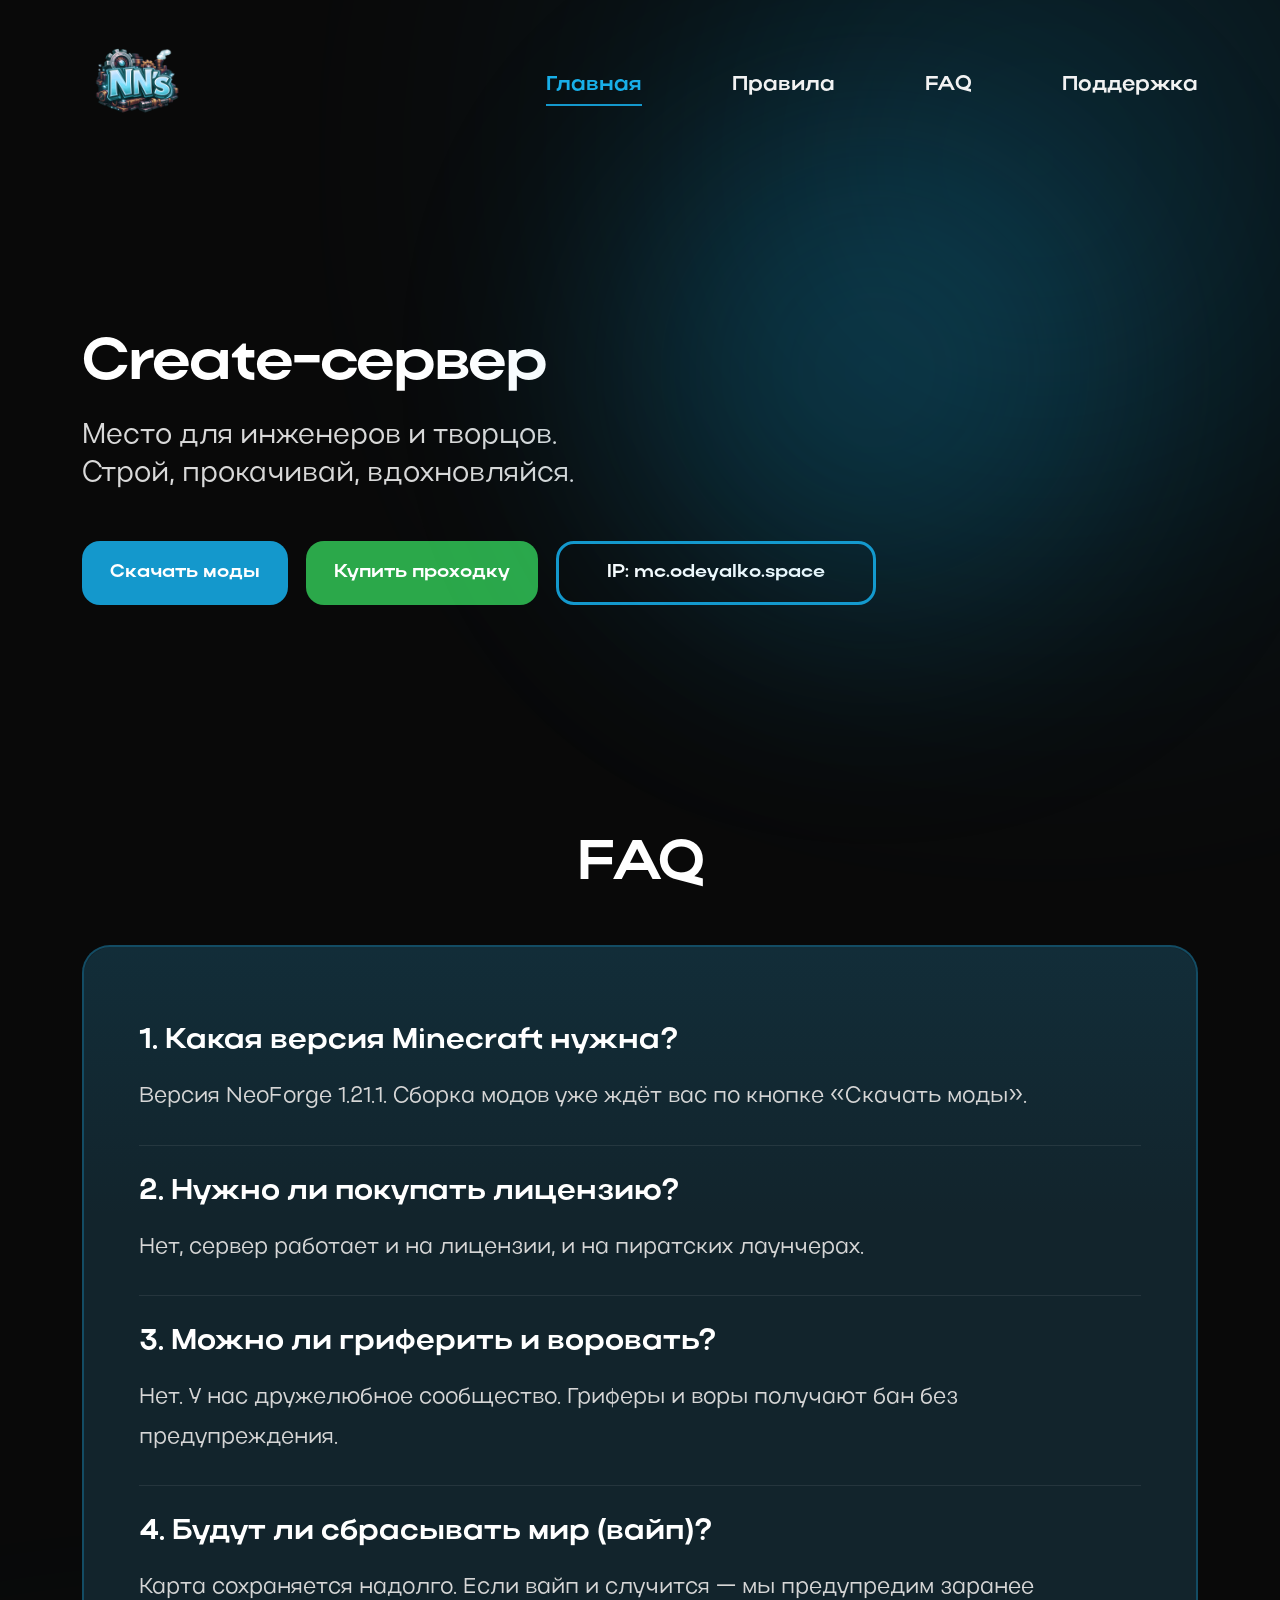
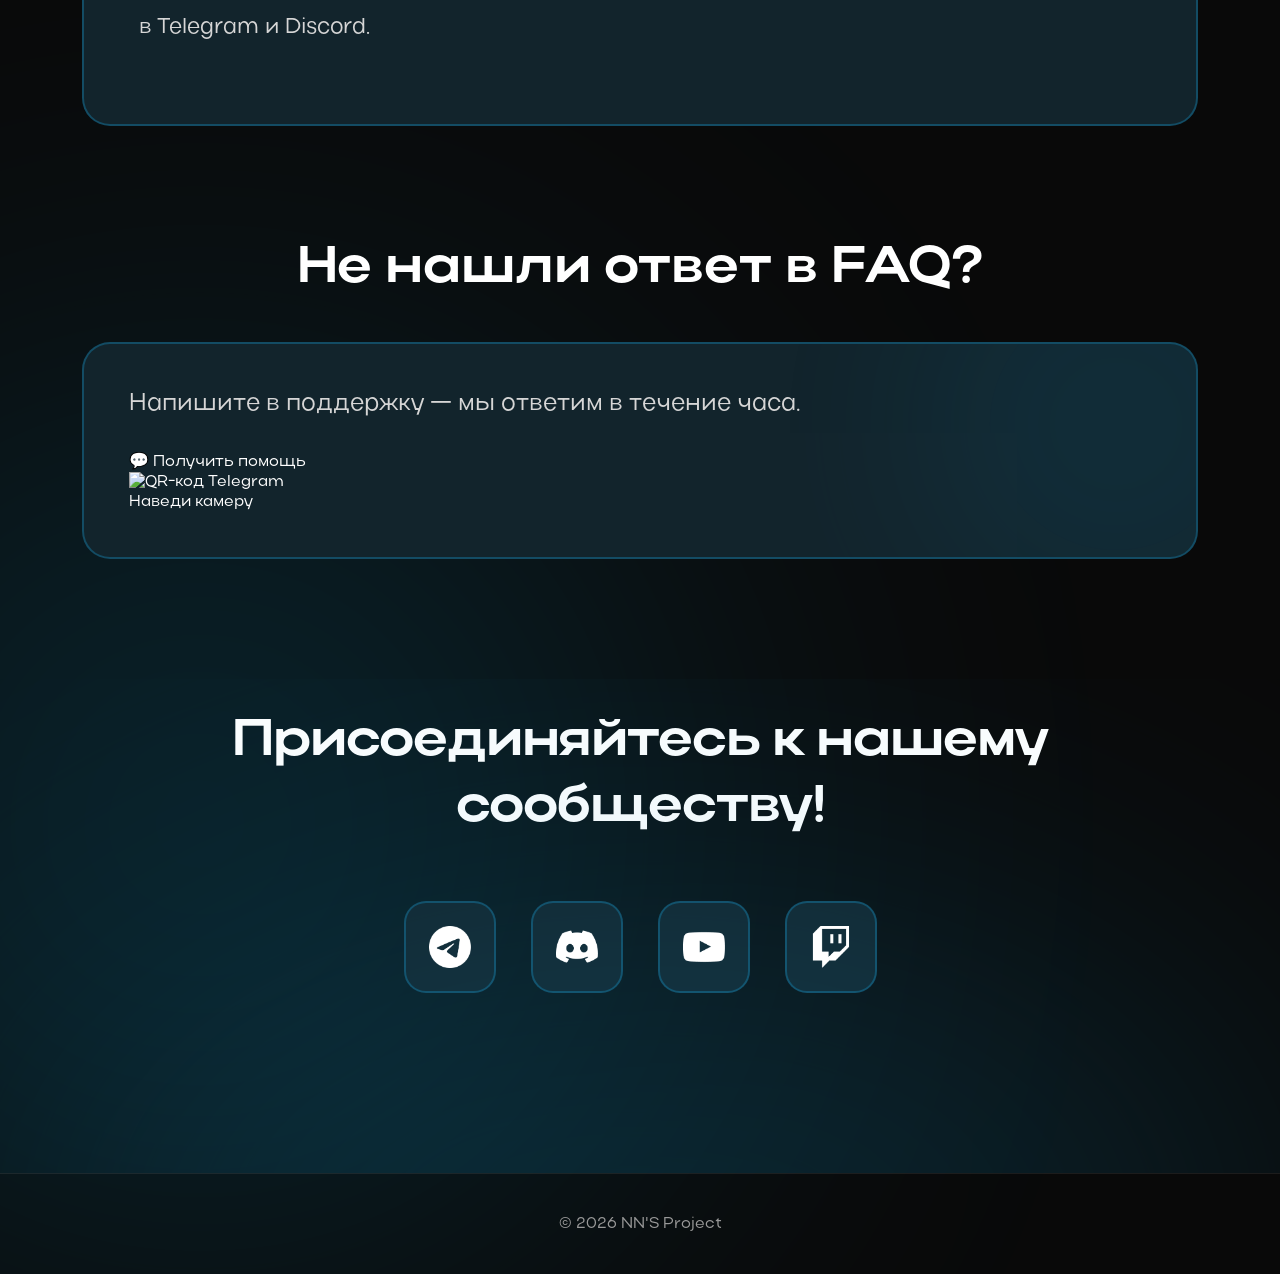
==== index.html @ 0b363f66 "Update index.html" ====
<!DOCTYPE html>
<html lang="ru">

<head>

    <meta charset="UTF-8">
    <meta name="viewport" content="width=device-width, initial-scale=1.0">

    <title>NN's Create-сервер</title>
    <link rel="icon" href="../img/icon.png" type="image/x-icon">

    <meta name="description" content="Create-сервер Minecraft. Строй, прокачивай, вдохновляйся вместе с нами.">

    <link rel="stylesheet" href="./css/style.css">

</head>

<body>

    <!-- ================= HEADER ================= -->

    <header class="header">
        <div class="container">
            <a href="#" class="logo">
                <img src="./img/logo.png" alt="NN'S">
            </a>
            <nav class="navigation">
                <a href="#hero" class="active">Главная</a>
                <a href="./docx/index.html">Правила</a>
                <a href="#faq">FAQ</a>
                <a href="#support">Поддержка</a>
            </nav>
        </div>
    </header>

    <!-- ================= HERO ================= -->

    <main>
        <section class="hero" id="hero">
            <div class="container hero-container">
                <div class="hero-content">
                    <h1>Create-сервер</h1>
                    <p>
                        Место для инженеров и творцов.
                        <br>
                        Строй, прокачивай, вдохновляйся.
                    </p>
                    <div class="hero-buttons">
                        <a href="https://drive.google.com/file/d/1OWdiGBjgGOh1aZ0sedHINZohmI8vucBA/view?usp=sharing" target="_blank" class="button primary">
                            Скачать моды
                        </a>

                        <a href="https://donatex.gg/donate/kvass" class="button donate" target="_blank" rel="noopener noreferrer">
                            Купить проходку
                        </a>

                        <button class="button secondary" id="copyIP">
                            IP: mc.odeyalko.space
                        </button>
                    </div>
                </div>
                <div class="hero-image">
                    <div class="hero-glow"></div>
                    <canvas id="minecraft-model"></canvas>
                </div>
            </div>
        </section>

        <!-- ================= FAQ ================= -->

        <section class="faq" id="faq">
            <div class="container">
                <h2>FAQ</h2>
                <div class="faq-box">
                    <div class="faq-item">
                        <h3>1. Какая версия Minecraft нужна?</h3>
                        <p>
                            Версия NeoForge 1.21.1.
                            Сборка модов уже ждёт вас по кнопке
                            «Скачать моды».
                        </p>
                    </div>

                    <div class="faq-item">
                        <h3>2. Нужно ли покупать лицензию?</h3>
                        <p>
                            Нет, сервер работает и на лицензии,
                            и на пиратских лаунчерах.
                        </p>
                    </div>

                    <div class="faq-item">
                        <h3>3. Можно ли гриферить и воровать?</h3>
                        <p>
                            Нет. У нас дружелюбное сообщество.
                            Гриферы и воры получают бан
                            без предупреждения.
                        </p>
                    </div>

                    <div class="faq-item">
                        <h3>4. Будут ли сбрасывать мир (вайп)?</h3>
                        <p>
                            Карта сохраняется надолго.
                            Если вайп и случится —
                            мы предупредим заранее
                            в Telegram и Discord.
                        </p>
                    </div>
                </div>
            </div>
        </section>

        <!-- ================= SUPPORT ================= -->

        <section class="support" id="support">
            <div class="container">
                <h2>Не нашли ответ в FAQ?</h2>
                <div class="support-box">
                    <p>Напишите в поддержку — мы ответим в течение часа.</p>

                    <div class="support-actions">
                        <!-- Кнопка по центру -->
                        <a href="https://t.me/Kvassuk_mgr" target="_blank" class="support-button">
                            💬 Получить помощь
                        </a>

                        <!-- QR-код под кнопкой -->
                        <div class="qr-wrapper">
                            <img src="https://api.qrserver.com/v1/create-qr-code/?size=300x300&data=https://t.me/Kvassuk_mgr" 
                                alt="QR-код Telegram" 
                                class="qr-code"
                                loading="lazy">
                            <span class="qr-label">Наведи камеру</span>
                        </div>
                    </div>
                </div>
            </div>
        </section>

        <!-- ================= SOCIALS ================= -->

        <section class="socials">
            <div class="container">
                <h2>Присоединяйтесь к нашему сообществу!</h2>
                <div class="social-icons">
                    <a href="https://t.me/odeyalkogreet" target="_blank">
                        <img src="./img/icons/tg.png" alt="Telegram">
                    </a>

                    <a href="https://discord.gg/5ETQrY6WNB" target="_blank">
                        <img src="./img/icons/dc.png" alt="Discord">
                    </a>

                    <a href="https://www.youtube.com/@odeyalko1" target="_blank">
                        <img src="./img/icons/yt.png" alt="YouTube">
                    </a>

                    <a href="https://www.twitch.tv/odeyalko_1" target="_blank">
                        <img src="./img/icons/tw.png" alt="Twitch">
                    </a>
                </div>
            </div>
            <div class="bottom-glow"></div>
        </section>

    </main>

    <!-- ================= FOOTER ================= -->

    <footer>
        <div class="container">
            <p>© 2026 NN'S Project</p>
        </div>
    </footer>

    <!-- ================= SCRIPTS ================= -->

    <!-- Копирование IP -->
    <script>
        const copyButton = document.getElementById("copyIP");

        copyButton.addEventListener("click", function() {
            const ip = "mc.odeyalko.space";

            if (navigator.clipboard) {
                navigator.clipboard.writeText(ip)
                    .then(success)
                    .catch(fallback);
            } else {
                fallback();
            }

            function success() {
                const text = copyButton.textContent;
                copyButton.textContent = "✓ IP скопирован!";
                setTimeout(() => {
                    copyButton.textContent = text;
                }, 2000);
            }

            function fallback() {
                const input = document.createElement("input");
                input.value = ip;
                document.body.appendChild(input);
                input.select();
                document.execCommand("copy");
                document.body.removeChild(input);
                success();
            }
        });
    </script>

    <!-- 3D модель -->
    <script type="importmap">
        {
            "imports": {
                "three": "https://cdn.jsdelivr.net/npm/three@0.180.0/build/three.module.js",
                "three/addons/": "https://cdn.jsdelivr.net/npm/three@0.180.0/examples/jsm/"
            }
        }
    </script>

    <script type="module">
        import * as THREE from 'three';
        import { GLTFLoader } from 'three/addons/loaders/GLTFLoader.js';

        const canvas = document.getElementById('minecraft-model');

        // ==========================================
        // SCENE
        // ==========================================

        const scene = new THREE.Scene();

        // ==========================================
        // CAMERA
        // ==========================================

        const camera = new THREE.PerspectiveCamera(
            35,
            canvas.clientWidth / canvas.clientHeight,
            0.1,
            100
        );
        camera.position.set(-0.2, 0, 7);

        // ==========================================
        // RENDERER
        // ==========================================

        const renderer = new THREE.WebGLRenderer({
            canvas: canvas,
            alpha: true,
            antialias: true
        });
        renderer.setPixelRatio(Math.min(window.devicePixelRatio, 2));
        renderer.setSize(canvas.clientWidth, canvas.clientHeight, false);
        renderer.outputColorSpace = THREE.SRGBColorSpace;

        // ==========================================
        // LIGHT
        // ==========================================

        const ambientLight = new THREE.AmbientLight(0xffffff, 2.2);
        scene.add(ambientLight);

        const directionalLight = new THREE.DirectionalLight(0xffffff, 3);
        directionalLight.position.set(3, 5, 5);
        scene.add(directionalLight);

        // ==========================================
        // MODEL
        // ==========================================

        let model = null;
        const loader = new GLTFLoader();

        loader.load(
            './models/Art_3d.gltf',
            function(gltf) {
                model = gltf.scene;
                model.scale.set(1.0, 1.0, 1.0);
                model.position.set(0, -1.0, 0);
                scene.add(model);
                console.log('3D модель загружена');
            },
            function(progress) {
                if (progress.total > 0) {
                    console.log(
                        'Загрузка модели:',
                        Math.round(progress.loaded / progress.total * 100) + '%'
                    );
                }
            },
            function(error) {
                console.error('Ошибка загрузки 3D-модели:', error);
            }
        );

        // ==========================================
        // MOUSE
        // ==========================================

        let mouseX = 0;
        let mouseY = 0;
        let targetRotationY = 0;
        let targetRotationX = 0;
        let currentRotationY = 0;
        let currentRotationX = 0;

        document.addEventListener('mousemove', function(event) {
            mouseX = (event.clientX / window.innerWidth) * 2 - 1;
            mouseY = (event.clientY / window.innerHeight) * 2 - 1;
            targetRotationY = mouseX * 0.18;
            targetRotationX = mouseY * 0.08;
        });

        // ==========================================
        // ANIMATION
        // ==========================================

        const clock = new THREE.Clock();

        function animate() {
            requestAnimationFrame(animate);

            const time = clock.getElapsedTime();

            if (model) {
                currentRotationY += (targetRotationY - currentRotationY) * 0.05;
                currentRotationX += (targetRotationX - currentRotationX) * 0.05;

                model.rotation.y = currentRotationY;
                model.rotation.x = currentRotationX;
                model.position.y = -1.0 + Math.sin(time * 1.2) * 0.035;
            }

            renderer.render(scene, camera);
        }

        animate();

        // ==========================================
        // RESIZE
        // ==========================================

        function resize() {
            const width = canvas.clientWidth;
            const height = canvas.clientHeight;

            if (!width || !height) return;

            camera.aspect = width / height;
            camera.updateProjectionMatrix();
            renderer.setSize(width, height, false);
        }

        window.addEventListener('resize', resize);
    </script>

</body>

</html>
---- css/style.css ----
/* ==========================================================
   FONTS
========================================================== */

@font-face {
    font-family: 'Actay';
    src: url('../fonts/Actay-Regular.otf') format('opentype');
    font-weight: 400;
    font-style: normal;
}

@font-face {
    font-family: 'Actay Wide';
    src: url('../fonts/ActayWide-Bold.otf') format('opentype');
    font-weight: 700;
    font-style: normal;
}

/* ==========================================================
   RESET
========================================================== */

*,
*::before,
*::after{
    margin:0;
    padding:0;
    box-sizing:border-box;
}

html{
    scroll-behavior:smooth;
}

body{
    font-family:'Actay',sans-serif;
    background:#090909;
    color:#ffffff;
    overflow-x:hidden;
    min-height:100vh;
}

img{
    display:block;
    max-width:100%;
}

a{
    text-decoration:none;
    color:inherit;
}

button,
input,
textarea{
    font-family:inherit;
    border:none;
    outline:none;
}

button{
    cursor:pointer;
    background:none;
}

h1,
h2,
h3,
.logo,
.navigation,
.button{
    font-family:'Actay Wide', sans-serif;
}

/* ==========================================================
   VARIABLES
========================================================== */

:root{
    --background:#090909;
    --panel:#12242C;
    --blue:#1498CC;
    --blue-hover:#18AFE9;
    --white:#ffffff;
    --text:#D9D9D9;
    --radius:18px;
    --transition:.28s ease;
}

/* ==========================================================
   BODY BACKGROUND
========================================================== */

body{
    position:relative;
    min-height:100vh;
}

/* верхнее свечение */

body::before{
    content:"";
    position:absolute;
    top:-200px;
    right:-120px;
    width:720px;
    height:720px;
    border-radius:50%;
    background:#12B6F4;
    opacity:.18;
    filter:blur(180px);
    z-index:-2;
}

/* нижнее свечение */

body::after{
    content:"";
    position:absolute;
    left:-250px;
    bottom:0px;
    width:900px;
    height:900px;
    border-radius:50%;
    background:#0DA8DE;
    opacity:.18;
    filter:blur(220px);
    z-index:-2;
}

/* ==========================================================
   HEADER
========================================================== */

.header{

    padding:30px 0;

    position:relative;

    z-index:100;

}

.header .container{

    display:flex;

    justify-content:space-between;

    align-items:center;

}

.logo img{

    width:110px;

    transition:.35s;

}

.logo:hover img{

    transform:scale(1.04);

}

.navigation{

    display:flex;

    align-items:center;

    gap:80px;

}

.navigation a{
    position:relative;
    font-size:20px;
    font-weight:700;
    color:#F2F2F2;
    transition:.3s;
}

.navigation a::after{

    content:"";

    position:absolute;

    left:0;

    bottom:-8px;

    width:0;

    height:2px;

    background:#1498CC;

    transition:.3s;

}

.navigation a:hover{

    color:#FFFFFF;

}

.navigation a:hover::after{

    width:100%;

}

.navigation .active{
    color:#18AFE9;
}

.navigation .active::after{
    width:100%;
}

/* ==========================================================
   CONTAINER
========================================================== */

.container{
    width:100%;
    max-width:1400px;
    margin:auto;
    padding:0 32px;
}

/* ==========================================================
   HERO
========================================================== */

.hero{
    padding-top:50px;
    padding-bottom:70px;
}

.hero-container{
    display:flex;
    align-items:center;
    justify-content:space-between;
    gap:20px;
}

.hero-content{
    max-width:750px;
}

.hero h1{
    font-size:68px;
    line-height:1;
    font-weight:700;
    margin-bottom:24px;
    letter-spacing:-2px;
}

.hero p{
    color:var(--text);
    font-size:32px;
    line-height:1.35;
    margin-bottom:48px;
}

/* ==========================================================
   BUTTONS
========================================================== */

.hero-buttons{
    display:flex;
    align-items:center;
    gap:18px;
    flex-wrap:nowrap;
}

.button{
    height:64px;
    padding:0 28px;
    border-radius:18px;
    display:flex;
    align-items:center;
    justify-content:center;
    white-space:nowrap;
    font-size:18px;
    font-weight:500;
    flex-shrink:0;
    transition: .3s;
}

.button.donate{
    background:#2BA84A;
    color:#fff;
}

.button.donate:hover{
    background:#35c458;
    box-shadow:0 0 30px rgba(43,168,74,.45);
}

.button.primary{
    background:var(--blue);
    color:#fff;
}

.button.primary:hover{
    background:var(--blue-hover);
    transform:translateY(-2px);
    box-shadow:0 0 35px rgba(20,152,204,.45);
}

.button.secondary{
    color:#fff;
    border:3px solid var(--blue);
    background:transparent;
    min-width:320px;
}

.button.secondary:hover{
    background:rgba(20,152,204,.12);
    box-shadow:0 0 28px rgba(20,152,204,.30);
}

/* ==========================================================
   HERO IMAGE
========================================================== */

.hero-image {
    position: relative;
    width: 50%;
    height: 500px;
}

#minecraft-model {
    width: 100%;
    height: 100%;
    display: block;
    position: relative;
    z-index: 2;
}

.hero-glow {
    position: absolute;
    width: 520px;
    height: 520px;
    left: 50%;
    top: 50%;
    transform: translate(-50%, -50%);
    border-radius: 50%;
    background: #16A9DF;
    opacity: .20;
    filter: blur(120px);
    z-index: 1;
    pointer-events: none;
}

/* ==========================================================
   FLOAT
========================================================== */

@keyframes float{
    0%{

        transform:translateY(0px);

    }
    50%{

        transform:translateY(-8px);

    }
    100%{

        transform:translateY(0px);

    }

}

/* ==========================================================
   FAQ
========================================================== */

.faq{

    padding:40px 0 110px;

}

.faq h2{

    font-size:56px;

    font-weight:700;

    margin-bottom:45px;

    text-align:center;

    letter-spacing:-1px;

}

.faq-box{

    width:100%;

    background:#12242C;

    border:2px solid rgba(20,152,204,.35);

    border-radius:28px;

    padding:48px 55px;

    position:relative;

    overflow:hidden;

    backdrop-filter:blur(12px);

}

/* внутреннее свечение */

.faq-box::before{

    content:"";

    position:absolute;

    inset:0;

    border-radius:28px;

    background:linear-gradient(
        180deg,
        rgba(20,152,204,.08),
        transparent 35%
    );

    pointer-events:none;

}

.faq-item{

    position:relative;

    padding:28px 0;

}

.faq-item:not(:last-child){

    border-bottom:1px solid rgba(255,255,255,.08);

}

.faq-item h3{

    font-size:28px;

    font-weight:600;

    margin-bottom:18px;

    color:#FFFFFF;

}

.faq-item p{

    font-size:22px;

    line-height:1.8;

    color:#D6D6D6;

    max-width:900px;

}

/* небольшой hover */

.faq-item{

    transition:.25s;

}

.faq-item:hover{

    transform:translateX(6px);

}

.faq-item:hover h3{

    color:#39C6FF;

}

/* ==========================================================
   SUPPORT
========================================================== */

.support{

    padding-bottom:120px;

}

.support h2{

    text-align:center;

    font-size:52px;

    font-weight:700;

    margin-bottom:40px;

}

.support-box{

    background:#12242C;

    border-radius:28px;

    padding:45px;

    border:2px solid rgba(20,152,204,.35);

    position:relative;

    overflow:hidden;

}

.support-box::before{

    content:"";

    position:absolute;

    width:400px;

    height:400px;

    right:-120px;

    top:-120px;

    border-radius:50%;

    background:#1498CC;

    opacity:.08;

    filter:blur(90px);

}

.support-box p{

    font-size:24px;

    color:#D6D6D6;

    margin-bottom:32px;

}

.support form{

    display:flex;

    flex-direction:column;

    gap:25px;

}

.support textarea{

    width:100%;

    min-height:220px;

    resize:none;

    border-radius:20px;

    padding:22px;

    background:#1B323D;

    color:white;

    font-size:18px;

    border:2px solid transparent;

    transition:.3s;

}

.support textarea:focus{

    border-color:#1498CC;

}

.support-right{

    display:flex;

    gap:20px;

}

.support input{

    flex:1;

    height:64px;

    padding:0 22px;

    border-radius:18px;

    background:#1B323D;

    color:white;

    font-size:18px;

    border:2px solid transparent;

    transition:.3s;

}

.support input:focus{

    border-color:#1498CC;

}

.support button{

    width:230px;

    border-radius:18px;

    background:#1498CC;

    color:white;

    font-size:22px;

    font-weight:600;

    transition:.3s;

}

.support button:hover{

    background:#18AFE9;

    box-shadow:0 0 35px rgba(20,152,204,.45);

    transform:translateY(-2px);

}

/* ==========================================================
   SOCIALS
========================================================== */

.socials{

    position:relative;

    padding:30px 0 180px;

    overflow:hidden;

}

.socials h2{

    font-size:52px;

    font-weight:700;

    text-align:center;

    margin-bottom:60px;

    letter-spacing:-1px;

}

/* ==========================================================
   SOCIAL ICONS
========================================================== */

.social-icons{

    display:flex;

    justify-content:center;

    align-items:center;

    gap:35px;

    flex-wrap:wrap;

}

.social-icons a{

    width:92px;

    height:92px;

    border-radius:22px;

    background:#12242C;

    border:2px solid rgba(20,152,204,.35);

    display:flex;

    justify-content:center;

    align-items:center;

    transition:.3s ease;

    position:relative;

    overflow:hidden;

}

.social-icons a::before{

    content:"";

    position:absolute;

    inset:0;

    background:linear-gradient(
        180deg,
        rgba(255,255,255,.05),
        transparent
    );

    opacity:0;

    transition:.3s;

}

.social-icons a img{

    width:42px;

    height:42px;

    transition:.3s;

    z-index:2;

}

.social-icons a:hover{

    transform:translateY(-8px);

    border-color:#18AFE9;

    box-shadow:
        0 0 25px rgba(20,152,204,.30),
        0 0 60px rgba(20,152,204,.18);

}

.social-icons a:hover::before{

    opacity:1;

}

.social-icons a:hover img{

    transform:scale(1.12);

}

/* ==========================================================
   BOTTOM GLOW
========================================================== */

.bottom-glow{

    position:absolute;

    left:50%;

    bottom:-420px;

    transform:translateX(-50%);

    width:1300px;

    height:700px;

    border-radius:50%;

    background:#1498CC;

    opacity:.18;

    filter:blur(170px);

    pointer-events:none;

}

/* ==========================================================
   FOOTER
========================================================== */

footer{

    padding:40px 0;

    border-top:1px solid rgba(255,255,255,.08);

}

footer p{

    color:#999;

    text-align:center;

}

/* ==========================================================
   SCROLLBAR
========================================================== */

::-webkit-scrollbar{

    width:10px;

}

::-webkit-scrollbar-track{

    background:#090909;

}

::-webkit-scrollbar-thumb{

    background:#1498CC;

    border-radius:30px;

}

::-webkit-scrollbar-thumb:hover{

    background:#18AFE9;

}

/* ==========================================================
   SELECTION
========================================================== */

::selection{

    background:#1498CC;

    color:#fff;

}

/* ==========================================================
   PLACEHOLDERS
========================================================== */

input::placeholder,
textarea::placeholder{

    color:#9AA7AF;

}

/* ==========================================================
   =================== ADAPTIVE =============================
========================================================== */


/* ================= 1600px ================= */

@media (max-width:1600px){

    .container{
        max-width:1320px;
    }

    .hero-image {
        position: relative;
        width: 50%;
        height: 500px;
        top: -100px;
    }

    #minecraft-model {
        width: 120%;
        height: 100%;
        display: block;
        position: relative;
        z-index: 2;
        left: -50px;
    }

}


/* ================= 1440px ================= */

@media (max-width:1440px){

    .container{
        max-width:1180px;
    }

    .navigation{
        gap:90px;
    }

    .hero h1{
        font-size:58px;
    }

    .hero p{
        font-size:28px;
    }

    .hero-image {
        position: relative;
        width: 50%;
        height: 500px;
        top: -100px;
        left: -150px;
    }

    #minecraft-model {
        width: 160%;
        height: 100%;
        display: block;
        position: relative;
        z-index: 2;
        left: -80px;
    }

}


/* ================= 1200px ================= */

@media (max-width:1200px){

    .container{
        padding:0 40px;
        max-width: 980px;
    }

    .navigation{
        gap:55px;
    }

    .hero{
        padding-top:70px;
    }

    .hero-container{
        gap:30px;
    }

    .hero h1{
        font-size:50px;
    }

    .hero p{
        font-size:24px;
    }

    .hero-image {
        position: relative;
        width: 50%;
        height: 500px;
        left: -270px;
    }

    #minecraft-model {
        width: 500px;
        height: 80%;
        display: block;
        position: relative;
        z-index: 2;
        top: 60px;
    }

    .faq h2,
    .support h2,
    .socials h2{
        font-size:44px;
    }

}


/* ================= 992px ================= */

@media (max-width:992px){

    .header .container{
        flex-direction:column;
        gap:35px;
    }

    .navigation{
        gap:45px;
    }

    .hero{
        padding-top:40px;
    }

    .hero-container{
        flex-direction:column;
        text-align:center;
    }

    .hero-content{
        max-width:100%;
    }

    .hero-buttons{
        justify-content:center;
        flex-wrap:wrap;
    }

    .hero-image {
        position: relative;
        width: 50%;
        height: 700px;
        left: 0;
    }

    #minecraft-model {
        width: 650px;
        height: 80%;
        display: block;
        position: relative;
        z-index: 2;
        top: 60px;
        left: -130px;
    }

    .faq-box{
        padding:35px;
    }

    .faq h2,
    .support h2,
    .socials h2{
        font-size:40px;
    }

}


/* ================= 768px ================= */

@media (max-width:768px){

    .container{
        padding:0 24px;
    }

    .logo img{
        width:90px;
    }

    .navigation{
        gap:28px;
        flex-wrap:wrap;
        justify-content:center;
    }

    .navigation a{
        font-size:17px;
    }

    .hero h1{
        font-size:42px;
    }

    .hero p{
        font-size:22px;
        margin-bottom:35px;
    }

    .hero-image {
        position: relative;
        width: 50%;
        height: 700px;
        left: 0;
        left: -100px;
    }

    #minecraft-model {
        width: 650px;
        height: 80%;
        display: block;
        position: relative;
        z-index: 2;
        top: 60px;
        left: -100px;
    }

    .button{
        width:100%;
    }

    .button.secondary{
        min-width:100%;
    }

    .faq h2,
    .support h2,
    .socials h2{
        font-size:34px;
    }

    .faq-item h3{
        font-size:22px;
    }

    .faq-item p{
        font-size:18px;
        line-height:1.6;
    }

    .support textarea{
        min-height:180px;
    }

    .support-right{
        flex-direction:column;
    }

    .support button{
        width:100%;
        height:60px;
    }

}


/* ================= 576px ================= */

@media (max-width:576px){

    body{
        overflow-x:hidden;
    }

    .container{
        padding:0 18px;
        max-width: 520px;
    }

    .header{
        padding-top:22px;
    }

    .hero{
        padding-top:25px;
        padding-bottom:60px;
    }

    .hero h1{
        font-size:34px;
        letter-spacing:-1px;
    }

    .hero p{
        font-size:18px;
    }

    .hero-image {
        position: relative;
        width: 100%;
        height: 350px;
        left: 0;
        right: 0;
    }

    #minecraft-model {
        width: 400px;
        height: 100%;
        display: block;
        position: relative;
        z-index: 2;
        left: -29px;
        right: 0;
    }

    .button{
        height:56px;
        font-size:16px;
    }

    .faq{
        padding:50px 0 70px;
    }

    .faq-box{
        padding:24px;
        border-radius:18px;
    }

    .faq h2,
    .support h2,
    .socials h2{
        font-size:30px;
    }

    .faq-item{
        padding:18px 0;
    }

    .faq-item h3{
        font-size:18px;
    }

    .faq-item p{
        font-size:15px;
    }

    .support-box{
        padding:24px;
    }

    .support-box p{
        font-size:18px;
    }

    .social-icons{
        gap:20px;
    }

    .social-icons a{
        width:70px;
        height:70px;
    }

    .social-icons img{
        width:30px;
        height:30px;
    }

}


/* ================= 400px ================= */

@media (max-width:400px){

    body::after{
    content:"";
    position:absolute;
    left:-250px;
    bottom:0px;
    width:900px;
    height:900px;
    border-radius:50%;
    background:#0DA8DE;
    opacity:.18;
    filter:blur(220px);
    z-index:-2;
    }

    .hero h1{
        font-size:28px;
    }

    .hero p{
        font-size:16px;
    }

    .hero-image {
        position: relative;
        width: 50%;
        height: 400px;
        left: 0;
    }

    #minecraft-model {
        width: 430px;
        height: 40%;
        display: block;
        position: relative;
        z-index: 2;
        left: -160px;
    }

    .faq h2,
    .support h2,
    .socials h2{
        font-size:26px;
    }

}
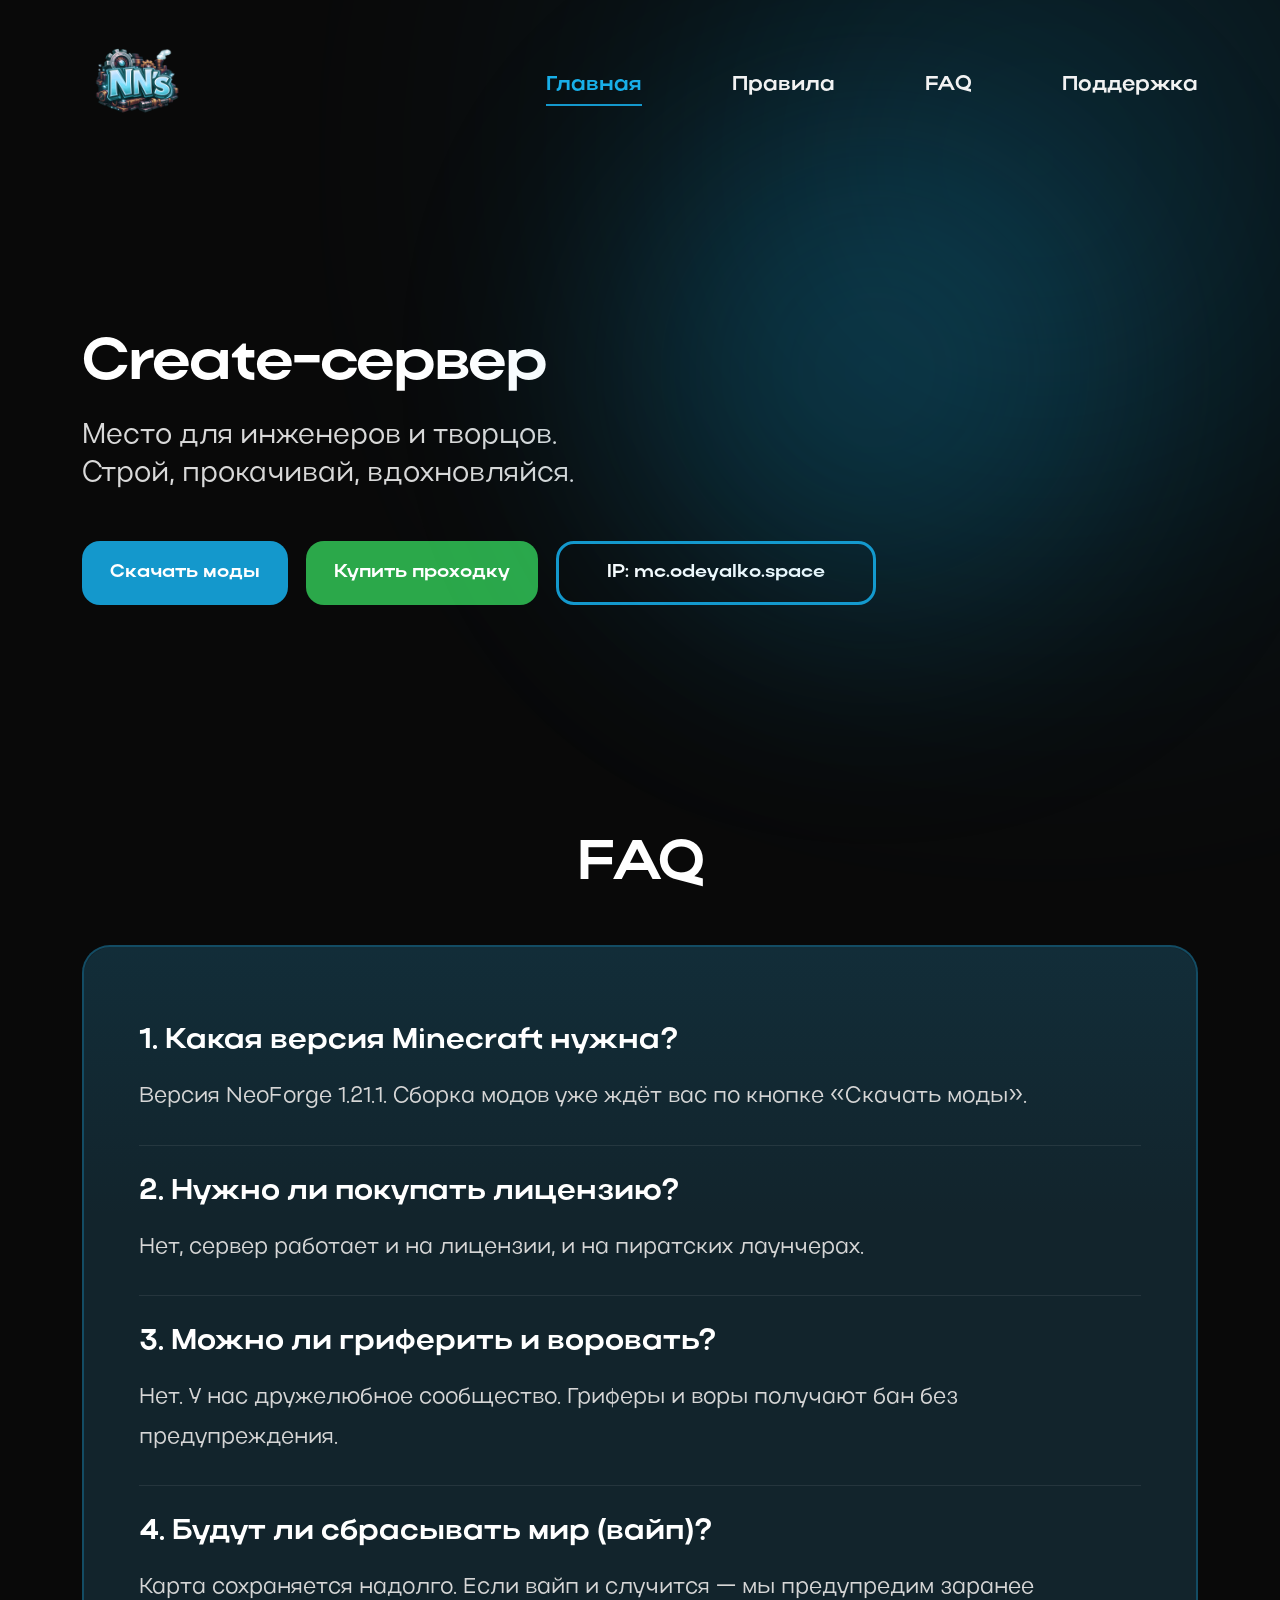
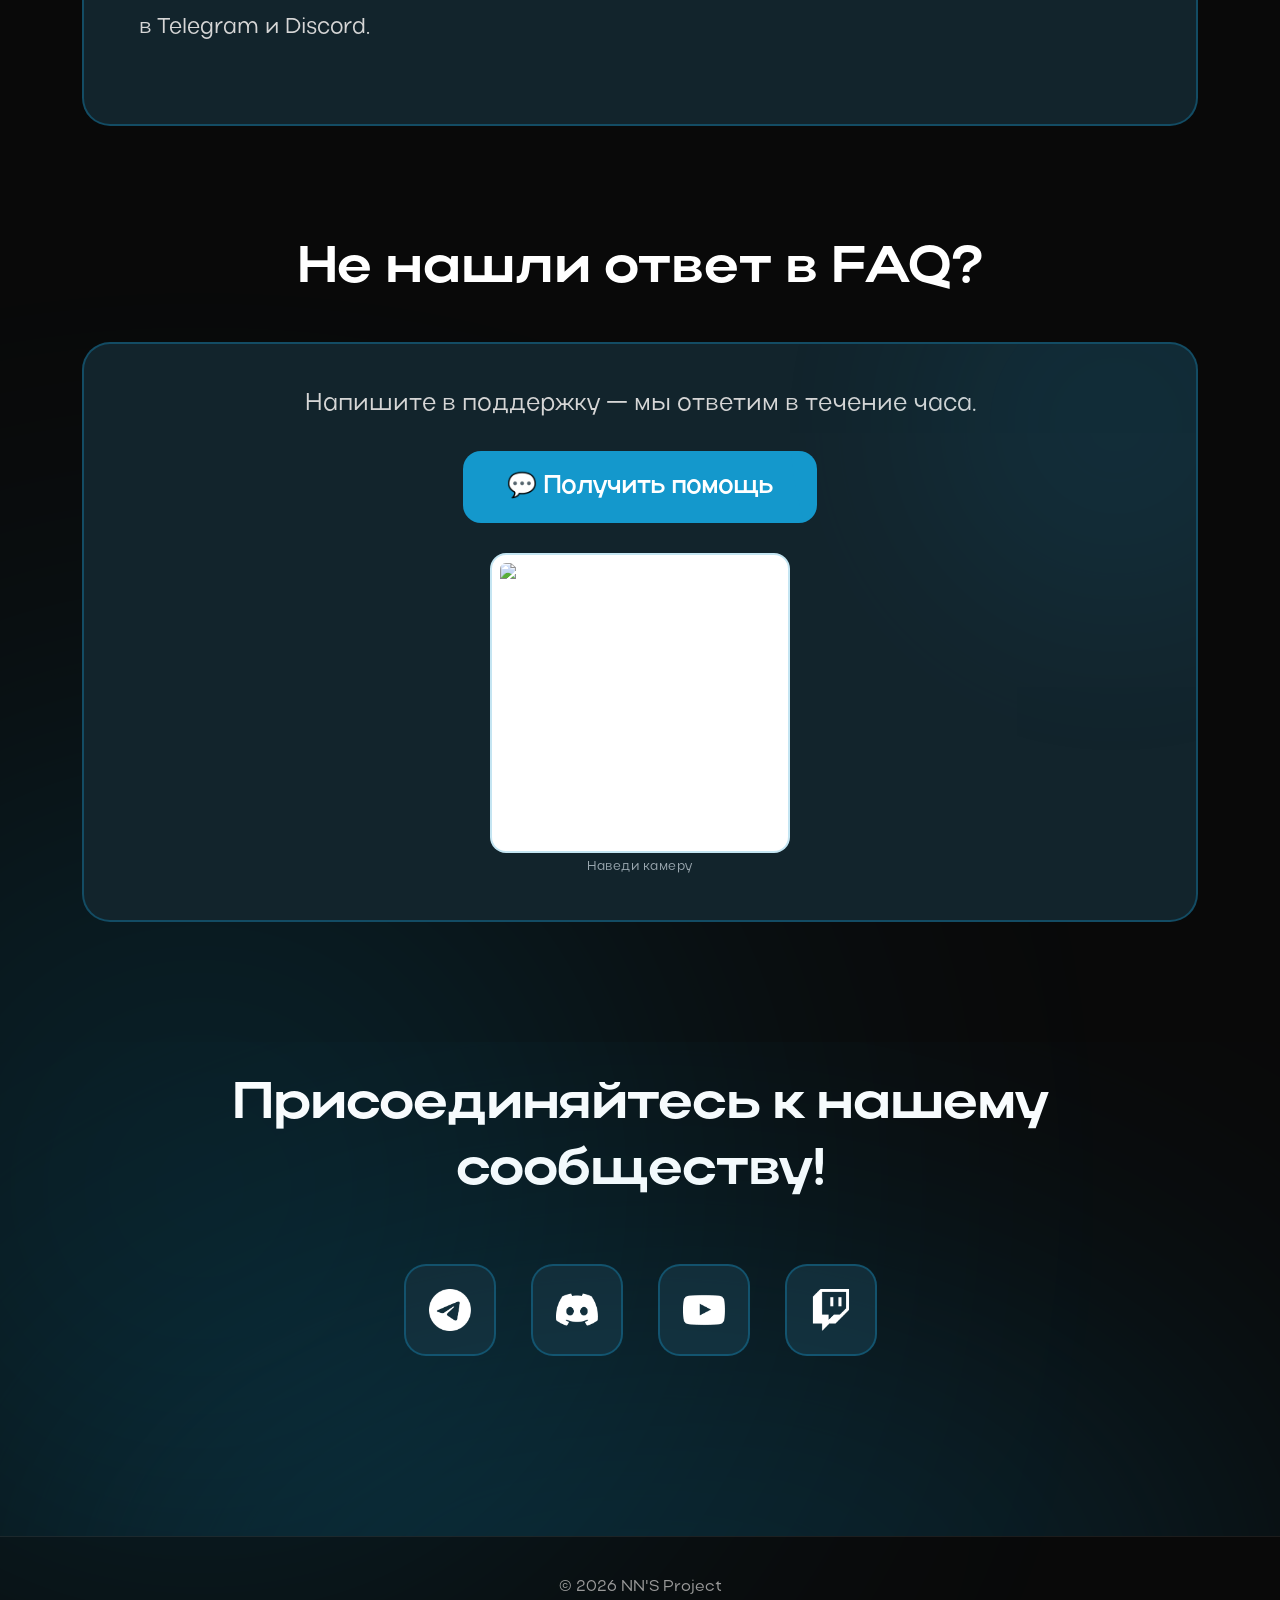
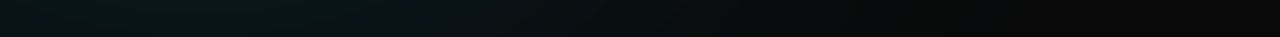
==== commit e1499bd4: "Update index.html" ====
--- a/index.html
+++ b/index.html
@@ -50,7 +50,7 @@
                             Скачать моды
                         </a>
 
-                        <a href="https://donatex.gg/donate/kvass" class="button donate" target="_blank" rel="noopener noreferrer">
+                        <a href="" class="button donate" target="_blank" rel="noopener noreferrer">
                             Купить проходку
                         </a>
 
--- a/css/style.css
+++ b/css/style.css
@@ -17,50 +17,51 @@
 }
 
 /* ==========================================================
-   RESET
+   RESET & BASE
 ========================================================== */
 
 *,
 *::before,
-*::after{
-    margin:0;
-    padding:0;
-    box-sizing:border-box;
-}
-
-html{
-    scroll-behavior:smooth;
-}
-
-body{
-    font-family:'Actay',sans-serif;
-    background:#090909;
-    color:#ffffff;
-    overflow-x:hidden;
-    min-height:100vh;
-}
-
-img{
-    display:block;
-    max-width:100%;
-}
-
-a{
-    text-decoration:none;
-    color:inherit;
+*::after {
+    margin: 0;
+    padding: 0;
+    box-sizing: border-box;
+}
+
+html {
+    scroll-behavior: smooth;
+}
+
+body {
+    font-family: 'Actay', sans-serif;
+    background: #090909;
+    color: #ffffff;
+    overflow-x: hidden;
+    min-height: 100vh;
+    position: relative;
+}
+
+img {
+    display: block;
+    max-width: 100%;
+}
+
+a {
+    text-decoration: none;
+    color: inherit;
 }
 
 button,
 input,
-textarea{
-    font-family:inherit;
-    border:none;
-    outline:none;
-}
-
-button{
-    cursor:pointer;
-    background:none;
+textarea {
+    font-family: inherit;
+    border: none;
+    outline: none;
+}
+
+button {
+    cursor: pointer;
+    background: none;
 }
 
 h1,
@@ -68,268 +69,229 @@
 h3,
 .logo,
 .navigation,
-.button{
-    font-family:'Actay Wide', sans-serif;
+.button {
+    font-family: 'Actay Wide', sans-serif;
 }
 
 /* ==========================================================
    VARIABLES
 ========================================================== */
 
-:root{
-    --background:#090909;
-    --panel:#12242C;
-    --blue:#1498CC;
-    --blue-hover:#18AFE9;
-    --white:#ffffff;
-    --text:#D9D9D9;
-    --radius:18px;
-    --transition:.28s ease;
-}
-
-/* ==========================================================
-   BODY BACKGROUND
-========================================================== */
-
-body{
-    position:relative;
-    min-height:100vh;
-}
-
-/* верхнее свечение */
-
-body::before{
-    content:"";
-    position:absolute;
-    top:-200px;
-    right:-120px;
-    width:720px;
-    height:720px;
-    border-radius:50%;
-    background:#12B6F4;
-    opacity:.18;
-    filter:blur(180px);
-    z-index:-2;
-}
-
-/* нижнее свечение */
-
-body::after{
-    content:"";
-    position:absolute;
-    left:-250px;
-    bottom:0px;
-    width:900px;
-    height:900px;
-    border-radius:50%;
-    background:#0DA8DE;
-    opacity:.18;
-    filter:blur(220px);
-    z-index:-2;
+:root {
+    --background: #090909;
+    --panel: #12242C;
+    --blue: #1498CC;
+    --blue-hover: #18AFE9;
+    --white: #ffffff;
+    --text: #D9D9D9;
+    --radius: 18px;
+    --transition: .28s ease;
+}
+
+/* ==========================================================
+   BODY GLOW
+========================================================== */
+
+body::before {
+    content: "";
+    position: absolute;
+    top: -200px;
+    right: -120px;
+    width: 720px;
+    height: 720px;
+    border-radius: 50%;
+    background: #12B6F4;
+    opacity: .18;
+    filter: blur(180px);
+    z-index: -2;
+}
+
+body::after {
+    content: "";
+    position: absolute;
+    left: -250px;
+    bottom: 0px;
+    width: 900px;
+    height: 900px;
+    border-radius: 50%;
+    background: #0DA8DE;
+    opacity: .18;
+    filter: blur(220px);
+    z-index: -2;
+}
+
+/* ==========================================================
+   CONTAINER
+========================================================== */
+
+.container {
+    width: 100%;
+    max-width: 1400px;
+    margin: 0 auto;
+    padding: 0 32px;
 }
 
 /* ==========================================================
    HEADER
 ========================================================== */
 
-.header{
-
-    padding:30px 0;
-
-    position:relative;
-
-    z-index:100;
-
-}
-
-.header .container{
-
-    display:flex;
-
-    justify-content:space-between;
-
-    align-items:center;
-
-}
-
-.logo img{
-
-    width:110px;
-
-    transition:.35s;
-
-}
-
-.logo:hover img{
-
-    transform:scale(1.04);
-
-}
-
-.navigation{
-
-    display:flex;
-
-    align-items:center;
-
-    gap:80px;
-
-}
-
-.navigation a{
-    position:relative;
-    font-size:20px;
-    font-weight:700;
-    color:#F2F2F2;
-    transition:.3s;
-}
-
-.navigation a::after{
-
-    content:"";
-
-    position:absolute;
-
-    left:0;
-
-    bottom:-8px;
-
-    width:0;
-
-    height:2px;
-
-    background:#1498CC;
-
-    transition:.3s;
-
-}
-
-.navigation a:hover{
-
-    color:#FFFFFF;
-
-}
-
-.navigation a:hover::after{
-
-    width:100%;
-
-}
-
-.navigation .active{
-    color:#18AFE9;
-}
-
-.navigation .active::after{
-    width:100%;
-}
-
-/* ==========================================================
-   CONTAINER
-========================================================== */
-
-.container{
-    width:100%;
-    max-width:1400px;
-    margin:auto;
-    padding:0 32px;
+.header {
+    padding: 30px 0;
+    position: relative;
+    z-index: 100;
+}
+
+.header .container {
+    display: flex;
+    justify-content: space-between;
+    align-items: center;
+}
+
+.logo img {
+    width: 110px;
+    transition: .35s;
+}
+
+.logo:hover img {
+    transform: scale(1.04);
+}
+
+.navigation {
+    display: flex;
+    align-items: center;
+    gap: 80px;
+}
+
+.navigation a {
+    position: relative;
+    font-size: 20px;
+    font-weight: 700;
+    color: #F2F2F2;
+    transition: .3s;
+}
+
+.navigation a::after {
+    content: "";
+    position: absolute;
+    left: 0;
+    bottom: -8px;
+    width: 0;
+    height: 2px;
+    background: var(--blue);
+    transition: .3s;
+}
+
+.navigation a:hover {
+    color: #FFFFFF;
+}
+
+.navigation a:hover::after {
+    width: 100%;
+}
+
+.navigation .active {
+    color: var(--blue-hover);
+}
+
+.navigation .active::after {
+    width: 100%;
 }
 
 /* ==========================================================
    HERO
 ========================================================== */
 
-.hero{
-    padding-top:50px;
-    padding-bottom:70px;
-}
-
-.hero-container{
-    display:flex;
-    align-items:center;
-    justify-content:space-between;
-    gap:20px;
-}
-
-.hero-content{
-    max-width:750px;
-}
-
-.hero h1{
-    font-size:68px;
-    line-height:1;
-    font-weight:700;
-    margin-bottom:24px;
-    letter-spacing:-2px;
-}
-
-.hero p{
-    color:var(--text);
-    font-size:32px;
-    line-height:1.35;
-    margin-bottom:48px;
+.hero {
+    padding-top: 50px;
+    padding-bottom: 70px;
+}
+
+.hero-container {
+    display: flex;
+    align-items: center;
+    justify-content: space-between;
+    gap: 20px;
+}
+
+.hero-content {
+    max-width: 750px;
+}
+
+.hero h1 {
+    font-size: 68px;
+    line-height: 1;
+    font-weight: 700;
+    margin-bottom: 24px;
+    letter-spacing: -2px;
+}
+
+.hero p {
+    color: var(--text);
+    font-size: 32px;
+    line-height: 1.35;
+    margin-bottom: 48px;
 }
 
 /* ==========================================================
    BUTTONS
 ========================================================== */
 
-.hero-buttons{
-    display:flex;
-    align-items:center;
-    gap:18px;
-    flex-wrap:nowrap;
-}
-
-.button{
-    height:64px;
-    padding:0 28px;
-    border-radius:18px;
-    display:flex;
-    align-items:center;
-    justify-content:center;
-    white-space:nowrap;
-    font-size:18px;
-    font-weight:500;
-    flex-shrink:0;
+.hero-buttons {
+    display: flex;
+    align-items: center;
+    gap: 18px;
+    flex-wrap: nowrap;
+}
+
+.button {
+    height: 64px;
+    padding: 0 28px;
+    border-radius: var(--radius);
+    display: flex;
+    align-items: center;
+    justify-content: center;
+    white-space: nowrap;
+    font-size: 18px;
+    font-weight: 500;
+    flex-shrink: 0;
     transition: .3s;
 }
 
-.button.donate{
-    background:#2BA84A;
-    color:#fff;
-}
-
-.button.donate:hover{
-    background:#35c458;
-    box-shadow:0 0 30px rgba(43,168,74,.45);
-}
-
-.button.primary{
-    background:var(--blue);
-    color:#fff;
-}
-
-.button.primary:hover{
-    background:var(--blue-hover);
-    transform:translateY(-2px);
-    box-shadow:0 0 35px rgba(20,152,204,.45);
-}
-
-.button.secondary{
-    color:#fff;
-    border:3px solid var(--blue);
-    background:transparent;
-    min-width:320px;
-}
-
-.button.secondary:hover{
-    background:rgba(20,152,204,.12);
-    box-shadow:0 0 28px rgba(20,152,204,.30);
-}
-
-/* ==========================================================
-   HERO IMAGE
+.button.donate {
+    background: #2BA84A;
+    color: #fff;
+}
+
+.button.donate:hover {
+    background: #35c458;
+    box-shadow: 0 0 30px rgba(43, 168, 74, .45);
+}
+
+.button.primary {
+    background: var(--blue);
+    color: #fff;
+}
+
+.button.primary:hover {
+    background: var(--blue-hover);
+    transform: translateY(-2px);
+    box-shadow: 0 0 35px rgba(20, 152, 204, .45);
+}
+
+.button.secondary {
+    color: #fff;
+    border: 3px solid var(--blue);
+    background: transparent;
+    min-width: 320px;
+}
+
+.button.secondary:hover {
+    background: rgba(20, 152, 204, .12);
+    box-shadow: 0 0 28px rgba(20, 152, 204, .30);
+}
+
+/* ==========================================================
+   HERO IMAGE / 3D
 ========================================================== */
 
 .hero-image {
@@ -362,546 +324,367 @@
 }
 
 /* ==========================================================
-   FLOAT
-========================================================== */
-
-@keyframes float{
-    0%{
-
-        transform:translateY(0px);
-
-    }
-    50%{
-
-        transform:translateY(-8px);
-
-    }
-    100%{
-
-        transform:translateY(0px);
-
-    }
-
-}
-
-/* ==========================================================
    FAQ
 ========================================================== */
 
-.faq{
-
-    padding:40px 0 110px;
-
-}
-
-.faq h2{
-
-    font-size:56px;
-
-    font-weight:700;
-
-    margin-bottom:45px;
-
-    text-align:center;
-
-    letter-spacing:-1px;
-
-}
-
-.faq-box{
-
-    width:100%;
-
-    background:#12242C;
-
-    border:2px solid rgba(20,152,204,.35);
-
-    border-radius:28px;
-
-    padding:48px 55px;
-
-    position:relative;
-
-    overflow:hidden;
-
-    backdrop-filter:blur(12px);
-
-}
-
-/* внутреннее свечение */
-
-.faq-box::before{
-
-    content:"";
-
-    position:absolute;
-
-    inset:0;
-
-    border-radius:28px;
-
-    background:linear-gradient(
-        180deg,
-        rgba(20,152,204,.08),
-        transparent 35%
-    );
-
-    pointer-events:none;
-
-}
-
-.faq-item{
-
-    position:relative;
-
-    padding:28px 0;
-
-}
-
-.faq-item:not(:last-child){
-
-    border-bottom:1px solid rgba(255,255,255,.08);
-
-}
-
-.faq-item h3{
-
-    font-size:28px;
-
-    font-weight:600;
-
-    margin-bottom:18px;
-
-    color:#FFFFFF;
-
-}
-
-.faq-item p{
-
-    font-size:22px;
-
-    line-height:1.8;
-
-    color:#D6D6D6;
-
-    max-width:900px;
-
-}
-
-/* небольшой hover */
-
-.faq-item{
-
-    transition:.25s;
-
-}
-
-.faq-item:hover{
-
-    transform:translateX(6px);
-
-}
-
-.faq-item:hover h3{
-
-    color:#39C6FF;
-
+.faq {
+    padding: 40px 0 110px;
+}
+
+.faq h2 {
+    font-size: 56px;
+    font-weight: 700;
+    margin-bottom: 45px;
+    text-align: center;
+    letter-spacing: -1px;
+}
+
+.faq-box {
+    width: 100%;
+    background: var(--panel);
+    border: 2px solid rgba(20, 152, 204, .35);
+    border-radius: 28px;
+    padding: 48px 55px;
+    position: relative;
+    overflow: hidden;
+    backdrop-filter: blur(12px);
+}
+
+.faq-box::before {
+    content: "";
+    position: absolute;
+    inset: 0;
+    border-radius: 28px;
+    background: linear-gradient(180deg, rgba(20, 152, 204, .08), transparent 35%);
+    pointer-events: none;
+}
+
+.faq-item {
+    position: relative;
+    padding: 28px 0;
+    transition: .25s;
+}
+
+.faq-item:not(:last-child) {
+    border-bottom: 1px solid rgba(255, 255, 255, .08);
+}
+
+.faq-item:hover {
+    transform: translateX(6px);
+}
+
+.faq-item:hover h3 {
+    color: #39C6FF;
+}
+
+.faq-item h3 {
+    font-size: 28px;
+    font-weight: 600;
+    margin-bottom: 18px;
+    color: #FFFFFF;
+}
+
+.faq-item p {
+    font-size: 22px;
+    line-height: 1.8;
+    color: #D6D6D6;
+    max-width: 900px;
 }
 
 /* ==========================================================
    SUPPORT
 ========================================================== */
 
-.support{
-
-    padding-bottom:120px;
-
-}
-
-.support h2{
-
-    text-align:center;
-
-    font-size:52px;
-
-    font-weight:700;
-
-    margin-bottom:40px;
-
-}
-
-.support-box{
-
-    background:#12242C;
-
-    border-radius:28px;
-
-    padding:45px;
-
-    border:2px solid rgba(20,152,204,.35);
-
-    position:relative;
-
-    overflow:hidden;
-
-}
-
-.support-box::before{
-
-    content:"";
-
-    position:absolute;
-
-    width:400px;
-
-    height:400px;
-
-    right:-120px;
-
-    top:-120px;
-
-    border-radius:50%;
-
-    background:#1498CC;
-
-    opacity:.08;
-
-    filter:blur(90px);
-
-}
-
-.support-box p{
-
-    font-size:24px;
-
-    color:#D6D6D6;
-
-    margin-bottom:32px;
-
-}
-
-.support form{
-
-    display:flex;
-
-    flex-direction:column;
-
-    gap:25px;
-
-}
-
-.support textarea{
-
-    width:100%;
-
-    min-height:220px;
-
-    resize:none;
-
-    border-radius:20px;
-
-    padding:22px;
-
-    background:#1B323D;
-
-    color:white;
-
-    font-size:18px;
-
-    border:2px solid transparent;
-
-    transition:.3s;
-
-}
-
-.support textarea:focus{
-
-    border-color:#1498CC;
-
-}
-
-.support-right{
-
-    display:flex;
-
-    gap:20px;
-
-}
-
-.support input{
-
-    flex:1;
-
-    height:64px;
-
-    padding:0 22px;
-
-    border-radius:18px;
-
-    background:#1B323D;
-
-    color:white;
-
-    font-size:18px;
-
-    border:2px solid transparent;
-
-    transition:.3s;
-
-}
-
-.support input:focus{
-
-    border-color:#1498CC;
-
-}
-
-.support button{
-
-    width:230px;
-
-    border-radius:18px;
-
-    background:#1498CC;
-
-    color:white;
-
-    font-size:22px;
-
-    font-weight:600;
-
-    transition:.3s;
-
-}
-
-.support button:hover{
-
-    background:#18AFE9;
-
-    box-shadow:0 0 35px rgba(20,152,204,.45);
-
-    transform:translateY(-2px);
-
+.support {
+    padding-bottom: 120px;
+}
+
+.support h2 {
+    text-align: center;
+    font-size: 52px;
+    font-weight: 700;
+    margin-bottom: 40px;
+}
+
+.support-box {
+    background: var(--panel);
+    border-radius: 28px;
+    padding: 45px;
+    border: 2px solid rgba(20, 152, 204, .35);
+    position: relative;
+    overflow: hidden;
+}
+
+.support-box::before {
+    content: "";
+    position: absolute;
+    width: 400px;
+    height: 400px;
+    right: -120px;
+    top: -120px;
+    border-radius: 50%;
+    background: var(--blue);
+    opacity: .08;
+    filter: blur(90px);
+}
+
+.support-box p {
+    font-size: 24px;
+    color: #D6D6D6;
+    margin-bottom: 32px;
+    text-align: center;
+}
+
+/* ==========================================================
+   SUPPORT ACTIONS — КНОПКА ПО ЦЕНТРУ, QR ПОД НЕЙ
+========================================================== */
+
+.support-actions {
+    display: flex;
+    flex-direction: column;      /* ← ВЕРТИКАЛЬНО */
+    align-items: center;         /* ← ПО ЦЕНТРУ */
+    gap: 30px;                   /* ← ОТСТУП МЕЖДУ КНОПКОЙ И QR */
+    margin-top: 10px;
+}
+
+/* ==========================================================
+   КНОПКА
+========================================================== */
+
+.support-button {
+    display: inline-flex;
+    align-items: center;
+    justify-content: center;     /* ← ТЕКСТ ПО ЦЕНТРУ */
+    gap: 14px;
+    padding: 0 44px;
+    height: 72px;
+    border-radius: var(--radius);
+    background: var(--blue);
+    color: #fff;
+    font-size: 24px;
+    font-weight: 600;
+    transition: .3s ease;
+    border: none;
+    text-decoration: none;
+    min-width: 280px;            /* ← МИНИМАЛЬНАЯ ШИРИНА */
+}
+
+.support-button:hover {
+    background: var(--blue-hover);
+    transform: translateY(-3px);
+    box-shadow: 0 0 40px rgba(20, 152, 204, .45);
+}
+
+.support-button:active {
+    transform: scale(0.97);
+}
+
+/* ==========================================================
+   QR-КОД — ПОД КНОПКОЙ
+========================================================== */
+
+.qr-wrapper {
+    display: flex;
+    flex-direction: column;
+    align-items: center;
+    gap: 6px;
+}
+
+.qr-code {
+    width: 300px;               /* ← УМЕНЬШИЛ, ЧТОБЫ НЕ ПЕРЕГРУЖАТЬ */
+    height: 300px;
+    border-radius: 16px;
+    background: #fff;
+    padding: 8px;
+    transition: .3s ease;
+    border: 2px solid rgba(20, 152, 204, .25);
+}
+
+.qr-code:hover {
+    transform: scale(1.05);
+    border-color: var(--blue-hover);
+    box-shadow: 0 0 30px rgba(20, 152, 204, .25);
+}
+
+.qr-label {
+    font-size: 13px;
+    color: #9AA7AF;
+    letter-spacing: 0.5px;
+}
+
+/* ==========================================================
+   АДАПТИВ
+========================================================== */
+
+@media (max-width: 768px) {
+    .support-box {
+        padding: 30px 20px;
+    }
+
+    .support-box p {
+        font-size: 20px;
+    }
+
+    .support-button {
+        height: 60px;
+        font-size: 20px;
+        padding: 0 24px;
+        min-width: 100%;
+    }
+
+    .qr-code {
+        width: 140px;
+        height: 140px;
+    }
+}
+
+@media (max-width: 480px) {
+    .support-box p {
+        font-size: 17px;
+    }
+
+    .support-button {
+        height: 54px;
+        font-size: 17px;
+        min-width: 100%;
+    }
+
+    .qr-code {
+        width: 120px;
+        height: 120px;
+    }
 }
 
 /* ==========================================================
    SOCIALS
 ========================================================== */
 
-.socials{
-
-    position:relative;
-
-    padding:30px 0 180px;
-
-    overflow:hidden;
-
-}
-
-.socials h2{
-
-    font-size:52px;
-
-    font-weight:700;
-
-    text-align:center;
-
-    margin-bottom:60px;
-
-    letter-spacing:-1px;
-
-}
-
-/* ==========================================================
-   SOCIAL ICONS
-========================================================== */
-
-.social-icons{
-
-    display:flex;
-
-    justify-content:center;
-
-    align-items:center;
-
-    gap:35px;
-
-    flex-wrap:wrap;
-
-}
-
-.social-icons a{
-
-    width:92px;
-
-    height:92px;
-
-    border-radius:22px;
-
-    background:#12242C;
-
-    border:2px solid rgba(20,152,204,.35);
-
-    display:flex;
-
-    justify-content:center;
-
-    align-items:center;
-
-    transition:.3s ease;
-
-    position:relative;
-
-    overflow:hidden;
-
-}
-
-.social-icons a::before{
-
-    content:"";
-
-    position:absolute;
-
-    inset:0;
-
-    background:linear-gradient(
-        180deg,
-        rgba(255,255,255,.05),
-        transparent
-    );
-
-    opacity:0;
-
-    transition:.3s;
-
-}
-
-.social-icons a img{
-
-    width:42px;
-
-    height:42px;
-
-    transition:.3s;
-
-    z-index:2;
-
-}
-
-.social-icons a:hover{
-
-    transform:translateY(-8px);
-
-    border-color:#18AFE9;
-
-    box-shadow:
-        0 0 25px rgba(20,152,204,.30),
-        0 0 60px rgba(20,152,204,.18);
-
-}
-
-.social-icons a:hover::before{
-
-    opacity:1;
-
-}
-
-.social-icons a:hover img{
-
-    transform:scale(1.12);
-
+.socials {
+    position: relative;
+    padding: 30px 0 180px;
+    overflow: hidden;
+}
+
+.socials h2 {
+    font-size: 52px;
+    font-weight: 700;
+    text-align: center;
+    margin-bottom: 60px;
+    letter-spacing: -1px;
+}
+
+.social-icons {
+    display: flex;
+    justify-content: center;
+    align-items: center;
+    gap: 35px;
+    flex-wrap: wrap;
+}
+
+.social-icons a {
+    width: 92px;
+    height: 92px;
+    border-radius: 22px;
+    background: var(--panel);
+    border: 2px solid rgba(20, 152, 204, .35);
+    display: flex;
+    justify-content: center;
+    align-items: center;
+    transition: .3s ease;
+    position: relative;
+    overflow: hidden;
+}
+
+.social-icons a::before {
+    content: "";
+    position: absolute;
+    inset: 0;
+    background: linear-gradient(180deg, rgba(255, 255, 255, .05), transparent);
+    opacity: 0;
+    transition: .3s;
+}
+
+.social-icons a img {
+    width: 42px;
+    height: 42px;
+    transition: .3s;
+    z-index: 2;
+}
+
+.social-icons a:hover {
+    transform: translateY(-8px);
+    border-color: var(--blue-hover);
+    box-shadow: 0 0 25px rgba(20, 152, 204, .30), 0 0 60px rgba(20, 152, 204, .18);
+}
+
+.social-icons a:hover::before {
+    opacity: 1;
+}
+
+.social-icons a:hover img {
+    transform: scale(1.12);
 }
 
 /* ==========================================================
    BOTTOM GLOW
 ========================================================== */
 
-.bottom-glow{
-
-    position:absolute;
-
-    left:50%;
-
-    bottom:-420px;
-
-    transform:translateX(-50%);
-
-    width:1300px;
-
-    height:700px;
-
-    border-radius:50%;
-
-    background:#1498CC;
-
-    opacity:.18;
-
-    filter:blur(170px);
-
-    pointer-events:none;
-
+.bottom-glow {
+    position: absolute;
+    left: 50%;
+    bottom: -420px;
+    transform: translateX(-50%);
+    width: 1300px;
+    height: 700px;
+    border-radius: 50%;
+    background: var(--blue);
+    opacity: .18;
+    filter: blur(170px);
+    pointer-events: none;
 }
 
 /* ==========================================================
    FOOTER
 ========================================================== */
 
-footer{
-
-    padding:40px 0;
-
-    border-top:1px solid rgba(255,255,255,.08);
-
-}
-
-footer p{
-
-    color:#999;
-
-    text-align:center;
-
+footer {
+    padding: 40px 0;
+    border-top: 1px solid rgba(255, 255, 255, .08);
+}
+
+footer p {
+    color: #999;
+    text-align: center;
 }
 
 /* ==========================================================
    SCROLLBAR
 ========================================================== */
 
-::-webkit-scrollbar{
-
-    width:10px;
-
-}
-
-::-webkit-scrollbar-track{
-
-    background:#090909;
-
-}
-
-::-webkit-scrollbar-thumb{
-
-    background:#1498CC;
-
-    border-radius:30px;
-
-}
-
-::-webkit-scrollbar-thumb:hover{
-
-    background:#18AFE9;
-
+::-webkit-scrollbar {
+    width: 10px;
+}
+
+::-webkit-scrollbar-track {
+    background: #090909;
+}
+
+::-webkit-scrollbar-thumb {
+    background: var(--blue);
+    border-radius: 30px;
+}
+
+::-webkit-scrollbar-thumb:hover {
+    background: var(--blue-hover);
 }
 
 /* ==========================================================
    SELECTION
 ========================================================== */
 
-::selection{
-
-    background:#1498CC;
-
-    color:#fff;
-
+::selection {
+    background: var(--blue);
+    color: #fff;
 }
 
 /* ==========================================================
@@ -909,23 +692,19 @@
 ========================================================== */
 
 input::placeholder,
-textarea::placeholder{
-
-    color:#9AA7AF;
-
+textarea::placeholder {
+    color: #9AA7AF;
 }
 
 /* ==========================================================
    =================== ADAPTIVE =============================
 ========================================================== */
 
-
 /* ================= 1600px ================= */
 
-@media (max-width:1600px){
-
-    .container{
-        max-width:1320px;
+@media (max-width: 1600px) {
+    .container {
+        max-width: 1320px;
     }
 
     .hero-image {
@@ -943,28 +722,25 @@
         z-index: 2;
         left: -50px;
     }
-
-}
-
+}
 
 /* ================= 1440px ================= */
 
-@media (max-width:1440px){
-
-    .container{
-        max-width:1180px;
-    }
-
-    .navigation{
-        gap:90px;
-    }
-
-    .hero h1{
-        font-size:58px;
-    }
-
-    .hero p{
-        font-size:28px;
+@media (max-width: 1440px) {
+    .container {
+        max-width: 1180px;
+    }
+
+    .navigation {
+        gap: 90px;
+    }
+
+    .hero h1 {
+        font-size: 58px;
+    }
+
+    .hero p {
+        font-size: 28px;
     }
 
     .hero-image {
@@ -983,37 +759,34 @@
         z-index: 2;
         left: -80px;
     }
-
-}
-
+}
 
 /* ================= 1200px ================= */
 
-@media (max-width:1200px){
-
-    .container{
-        padding:0 40px;
+@media (max-width: 1200px) {
+    .container {
+        padding: 0 40px;
         max-width: 980px;
     }
 
-    .navigation{
-        gap:55px;
-    }
-
-    .hero{
-        padding-top:70px;
-    }
-
-    .hero-container{
-        gap:30px;
-    }
-
-    .hero h1{
-        font-size:50px;
-    }
-
-    .hero p{
-        font-size:24px;
+    .navigation {
+        gap: 55px;
+    }
+
+    .hero {
+        padding-top: 70px;
+    }
+
+    .hero-container {
+        gap: 30px;
+    }
+
+    .hero h1 {
+        font-size: 50px;
+    }
+
+    .hero p {
+        font-size: 24px;
     }
 
     .hero-image {
@@ -1034,42 +807,39 @@
 
     .faq h2,
     .support h2,
-    .socials h2{
-        font-size:44px;
-    }
-
-}
-
+    .socials h2 {
+        font-size: 44px;
+    }
+}
 
 /* ================= 992px ================= */
 
-@media (max-width:992px){
-
-    .header .container{
-        flex-direction:column;
-        gap:35px;
-    }
-
-    .navigation{
-        gap:45px;
-    }
-
-    .hero{
-        padding-top:40px;
-    }
-
-    .hero-container{
-        flex-direction:column;
-        text-align:center;
-    }
-
-    .hero-content{
-        max-width:100%;
-    }
-
-    .hero-buttons{
-        justify-content:center;
-        flex-wrap:wrap;
+@media (max-width: 992px) {
+    .header .container {
+        flex-direction: column;
+        gap: 35px;
+    }
+
+    .navigation {
+        gap: 45px;
+    }
+
+    .hero {
+        padding-top: 40px;
+    }
+
+    .hero-container {
+        flex-direction: column;
+        text-align: center;
+    }
+
+    .hero-content {
+        max-width: 100%;
+    }
+
+    .hero-buttons {
+        justify-content: center;
+        flex-wrap: wrap;
     }
 
     .hero-image {
@@ -1089,55 +859,51 @@
         left: -130px;
     }
 
-    .faq-box{
-        padding:35px;
+    .faq-box {
+        padding: 35px;
     }
 
     .faq h2,
     .support h2,
-    .socials h2{
-        font-size:40px;
-    }
-
-}
-
+    .socials h2 {
+        font-size: 40px;
+    }
+}
 
 /* ================= 768px ================= */
 
-@media (max-width:768px){
-
-    .container{
-        padding:0 24px;
-    }
-
-    .logo img{
-        width:90px;
-    }
-
-    .navigation{
-        gap:28px;
-        flex-wrap:wrap;
-        justify-content:center;
-    }
-
-    .navigation a{
-        font-size:17px;
-    }
-
-    .hero h1{
-        font-size:42px;
-    }
-
-    .hero p{
-        font-size:22px;
-        margin-bottom:35px;
+@media (max-width: 768px) {
+    .container {
+        padding: 0 24px;
+    }
+
+    .logo img {
+        width: 90px;
+    }
+
+    .navigation {
+        gap: 28px;
+        flex-wrap: wrap;
+        justify-content: center;
+    }
+
+    .navigation a {
+        font-size: 17px;
+    }
+
+    .hero h1 {
+        font-size: 42px;
+    }
+
+    .hero p {
+        font-size: 22px;
+        margin-bottom: 35px;
     }
 
     .hero-image {
         position: relative;
         width: 50%;
         height: 700px;
-        left: 0;
         left: -100px;
     }
 
@@ -1151,74 +917,81 @@
         left: -100px;
     }
 
-    .button{
-        width:100%;
-    }
-
-    .button.secondary{
-        min-width:100%;
+    .button {
+        width: 100%;
+    }
+
+    .button.secondary {
+        min-width: 100%;
     }
 
     .faq h2,
     .support h2,
-    .socials h2{
-        font-size:34px;
-    }
-
-    .faq-item h3{
-        font-size:22px;
-    }
-
-    .faq-item p{
-        font-size:18px;
-        line-height:1.6;
-    }
-
-    .support textarea{
-        min-height:180px;
-    }
-
-    .support-right{
-        flex-direction:column;
-    }
-
-    .support button{
-        width:100%;
-        height:60px;
-    }
-
-}
-
+    .socials h2 {
+        font-size: 34px;
+    }
+
+    .faq-item h3 {
+        font-size: 22px;
+    }
+
+    .faq-item p {
+        font-size: 18px;
+        line-height: 1.6;
+    }
+
+    .support-actions {
+        flex-direction: column;
+        align-items: stretch;
+        gap: 25px;
+    }
+
+    .support-button {
+        justify-content: center;
+        height: 60px;
+        font-size: 20px;
+        padding: 0 24px;
+        width: 100%;
+    }
+
+    .qr-wrapper {
+        align-self: center;
+    }
+
+    .qr-code {
+        width: 130px;
+        height: 130px;
+    }
+}
 
 /* ================= 576px ================= */
 
-@media (max-width:576px){
-
-    body{
-        overflow-x:hidden;
-    }
-
-    .container{
-        padding:0 18px;
+@media (max-width: 576px) {
+    body {
+        overflow-x: hidden;
+    }
+
+    .container {
+        padding: 0 18px;
         max-width: 520px;
     }
 
-    .header{
-        padding-top:22px;
-    }
-
-    .hero{
-        padding-top:25px;
-        padding-bottom:60px;
-    }
-
-    .hero h1{
-        font-size:34px;
-        letter-spacing:-1px;
-    }
-
-    .hero p{
-        font-size:18px;
+    .header {
+        padding-top: 22px;
+    }
+
+    .hero {
+        padding-top: 25px;
+        padding-bottom: 60px;
+    }
+
+    .hero h1 {
+        font-size: 34px;
+        letter-spacing: -1px;
+    }
+
+    .hero p {
+        font-size: 18px;
     }
 
     .hero-image {
@@ -1239,109 +1012,102 @@
         right: 0;
     }
 
-    .button{
-        height:56px;
-        font-size:16px;
-    }
-
-    .faq{
-        padding:50px 0 70px;
-    }
-
-    .faq-box{
-        padding:24px;
-        border-radius:18px;
+    .button {
+        height: 56px;
+        font-size: 16px;
+    }
+
+    .faq {
+        padding: 50px 0 70px;
+    }
+
+    .faq-box {
+        padding: 24px;
+        border-radius: 18px;
     }
 
     .faq h2,
     .support h2,
-    .socials h2{
-        font-size:30px;
-    }
-
-    .faq-item{
-        padding:18px 0;
-    }
-
-    .faq-item h3{
-        font-size:18px;
-    }
-
-    .faq-item p{
-        font-size:15px;
-    }
-
-    .support-box{
-        padding:24px;
-    }
-
-    .support-box p{
-        font-size:18px;
-    }
-
-    .social-icons{
-        gap:20px;
-    }
-
-    .social-icons a{
-        width:70px;
-        height:70px;
-    }
-
-    .social-icons img{
-        width:30px;
-        height:30px;
-    }
-
-}
-
+    .socials h2 {
+        font-size: 30px;
+    }
+
+    .faq-item {
+        padding: 18px 0;
+    }
+
+    .faq-item h3 {
+        font-size: 18px;
+    }
+
+    .faq-item p {
+        font-size: 15px;
+    }
+
+    .support-box {
+        padding: 24px;
+    }
+
+    .support-box p {
+        font-size: 18px;
+    }
+
+    .support-button {
+        font-size: 17px;
+        height: 54px;
+    }
+
+    .qr-code {
+        width: 110px;
+        height: 110px;
+    }
+
+    .social-icons {
+        gap: 20px;
+    }
+
+    .social-icons a {
+        width: 70px;
+        height: 70px;
+    }
+
+    .social-icons a img {
+        width: 30px;
+        height: 30px;
+    }
+}
 
 /* ================= 400px ================= */
 
-@media (max-width:400px){
-
-    body::after{
-    content:"";
-    position:absolute;
-    left:-250px;
-    bottom:0px;
-    width:900px;
-    height:900px;
-    border-radius:50%;
-    background:#0DA8DE;
-    opacity:.18;
-    filter:blur(220px);
-    z-index:-2;
-    }
-
-    .hero h1{
-        font-size:28px;
-    }
-
-    .hero p{
-        font-size:16px;
+@media (max-width: 400px) {
+    .hero h1 {
+        font-size: 28px;
+    }
+
+    .hero p {
+        font-size: 16px;
     }
 
     .hero-image {
         position: relative;
-        width: 50%;
-        height: 400px;
+        width: 100%;
+        height: 250px;
         left: 0;
+        top: -60px;
     }
 
     #minecraft-model {
-        width: 430px;
-        height: 40%;
+        width: 530px;
+        height: 100%;
         display: block;
         position: relative;
         z-index: 2;
-        left: -160px;
+        left: -100px;
     }
 
     .faq h2,
     .support h2,
-    .socials h2{
-        font-size:26px;
-    }
-
-}
+    .socials h2 {
+        font-size: 26px;
+    }
+}
